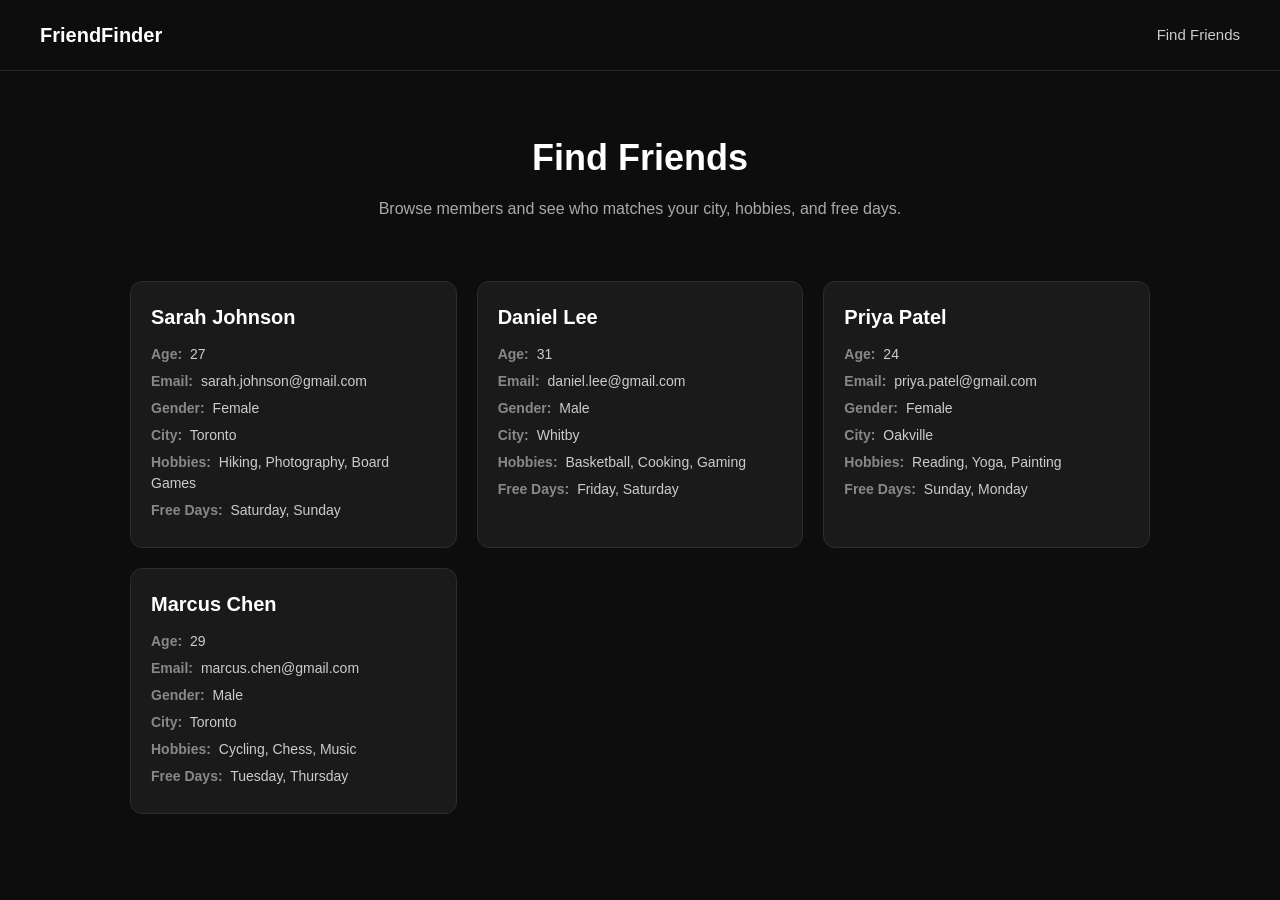
==== FriendFinder.html @ 4702cb73 "Add files via upload" ====
<!DOCTYPE html>
<html lang="en">
<head>
    <meta charset="UTF-8">
    <meta name="viewport" content="width=device-width, initial-scale=1.0">
    <title>FriendFinder</title>
    <link rel="stylesheet" href="styles.css">
</head>
<body>

    <header class="navbar">
        <div class="logo">FriendFinder</div>
        <nav>
            <ul>
                <li><a href="index.html">Find Friends</a></li>
            </ul>
        </nav>
    </header>

    <main>
        <section class="page-intro">
            <h1>Find Friends</h1>
            <p>Browse members and see who matches your city, hobbies, and free days.</p>
        </section>

        <section class="member-list">

            <!-- Member Card -->
            <article class="member-card">
                <h2 class="member-name">Sarah Johnson</h2>
                <ul class="member-details">
                    <li><span class="label">Age:</span> 27</li>
                    <li><span class="label">Email:</span> sarah.johnson@gmail.com</li>
                    <li><span class="label">Gender:</span> Female</li>
                    <li><span class="label">City:</span> Toronto</li>
                    <li><span class="label">Hobbies:</span> Hiking, Photography, Board Games</li>
                    <li><span class="label">Free Days:</span> Saturday, Sunday</li>
                </ul>
            </article>

            <!-- Member Card -->
            <article class="member-card">
                <h2 class="member-name">Daniel Lee</h2>
                <ul class="member-details">
                    <li><span class="label">Age:</span> 31</li>
                    <li><span class="label">Email:</span> daniel.lee@gmail.com</li>
                    <li><span class="label">Gender:</span> Male</li>
                    <li><span class="label">City:</span> Whitby</li>
                    <li><span class="label">Hobbies:</span> Basketball, Cooking, Gaming</li>
                    <li><span class="label">Free Days:</span> Friday, Saturday</li>
                </ul>
            </article>

            <!-- Member Card -->
            <article class="member-card">
                <h2 class="member-name">Priya Patel</h2>
                <ul class="member-details">
                    <li><span class="label">Age:</span> 24</li>
                    <li><span class="label">Email:</span> priya.patel@gmail.com</li>
                    <li><span class="label">Gender:</span> Female</li>
                    <li><span class="label">City:</span> Oakville</li>
                    <li><span class="label">Hobbies:</span> Reading, Yoga, Painting</li>
                    <li><span class="label">Free Days:</span> Sunday, Monday</li>
                </ul>
            </article>

            <!-- Member Card -->
            <article class="member-card">
                <h2 class="member-name">Marcus Chen</h2>
                <ul class="member-details">
                    <li><span class="label">Age:</span> 29</li>
                    <li><span class="label">Email:</span> marcus.chen@gmail.com</li>
                    <li><span class="label">Gender:</span> Male</li>
                    <li><span class="label">City:</span> Toronto</li>
                    <li><span class="label">Hobbies:</span> Cycling, Chess, Music</li>
                    <li><span class="label">Free Days:</span> Tuesday, Thursday</li>
                </ul>
            </article>

        </section>
    </main>

</body>
</html>
---- styles.css ----
* {
    margin: 0;
    padding: 0;
    box-sizing: border-box;
}

body {
    background-color: #0d0d0d;
    color: #ffffff;
    font-family: Arial, Helvetica, sans-serif;
    line-height: 1.5;
}

a {
    color: inherit;
    text-decoration: none;
}

.navbar {
    display: flex;
    justify-content: space-between;
    align-items: center;
    padding: 20px 40px;
    border-bottom: 1px solid #262626;
}

.logo {
    font-size: 20px;
    font-weight: bold;
}

.navbar nav ul {
    list-style: none;
    display: flex;
    gap: 24px;
}

.navbar nav ul li a {
    color: #cccccc;
    font-size: 15px;
}

.navbar nav ul li a:hover {
    color: #ffd1fa;
}

.page-intro {
    text-align: center;
    padding: 60px 20px 40px;
}

.page-intro h1 {
    font-size: 36px;
    margin-bottom: 12px;
}

.page-intro p {
    color: #aaaaaa;
    font-size: 16px;
}

.member-list {
    display: grid;
    grid-template-columns: repeat(auto-fit, minmax(260px, 1fr));
    gap: 20px;
    padding: 20px 40px 60px;
    max-width: 1100px;
    margin: 0 auto;
}

.member-card {
    background-color: #1a1a1a;
    border: 1px solid #2c2c2c;
    border-radius: 12px;
    padding: 20px;
}

.member-name {
    font-size: 20px;
    margin-bottom: 12px;
}

.member-details {
    list-style: none;
}

.member-details li {
    font-size: 14px;
    color: #cccccc;
    margin-bottom: 6px;
}

.label {
    color: #888888;
    font-weight: bold;
    margin-right: 4px;
}

@media (max-width: 600px) {
    .navbar {
        flex-direction: column;
        gap: 12px;
        text-align: center;
    }

    .page-intro h1 {
        font-size: 28px;
    }
}
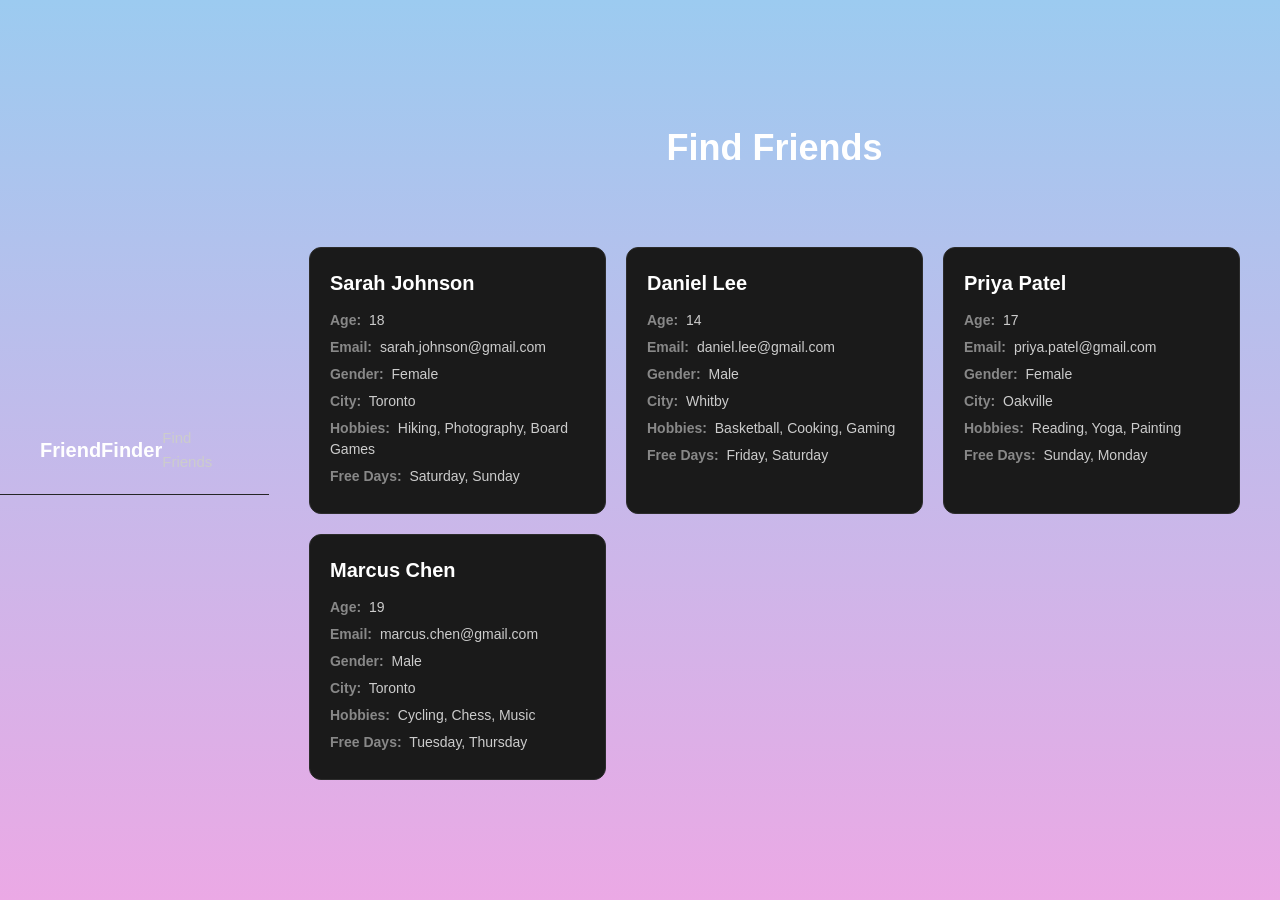
==== commit bdf6161c: "Add files via upload" ====
--- a/FriendFinder.html
+++ b/FriendFinder.html
@@ -5,6 +5,20 @@
     <meta name="viewport" content="width=device-width, initial-scale=1.0">
     <title>FriendFinder</title>
     <link rel="stylesheet" href="styles.css">
+    <title>JSON Gradient Background</title>
+    <style>
+        body {
+            margin: 0;
+            padding: 0;
+            height: 100vh;
+            display: flex;
+            justify-content: center;
+            align-items: center;
+            font-family: Arial, sans-serif;
+            color: white;
+            background-color: #333; 
+        }
+    </style>
 </head>
 <body>
 
@@ -20,7 +34,6 @@
     <main>
         <section class="page-intro">
             <h1>Find Friends</h1>
-            <p>Browse members and see who matches your city, hobbies, and free days.</p>
         </section>
 
         <section class="member-list">
@@ -29,7 +42,7 @@
             <article class="member-card">
                 <h2 class="member-name">Sarah Johnson</h2>
                 <ul class="member-details">
-                    <li><span class="label">Age:</span> 27</li>
+                    <li><span class="label">Age:</span> 18</li>
                     <li><span class="label">Email:</span> sarah.johnson@gmail.com</li>
                     <li><span class="label">Gender:</span> Female</li>
                     <li><span class="label">City:</span> Toronto</li>
@@ -42,7 +55,7 @@
             <article class="member-card">
                 <h2 class="member-name">Daniel Lee</h2>
                 <ul class="member-details">
-                    <li><span class="label">Age:</span> 31</li>
+                    <li><span class="label">Age:</span> 14</li>
                     <li><span class="label">Email:</span> daniel.lee@gmail.com</li>
                     <li><span class="label">Gender:</span> Male</li>
                     <li><span class="label">City:</span> Whitby</li>
@@ -55,7 +68,7 @@
             <article class="member-card">
                 <h2 class="member-name">Priya Patel</h2>
                 <ul class="member-details">
-                    <li><span class="label">Age:</span> 24</li>
+                    <li><span class="label">Age:</span> 17</li>
                     <li><span class="label">Email:</span> priya.patel@gmail.com</li>
                     <li><span class="label">Gender:</span> Female</li>
                     <li><span class="label">City:</span> Oakville</li>
@@ -68,7 +81,7 @@
             <article class="member-card">
                 <h2 class="member-name">Marcus Chen</h2>
                 <ul class="member-details">
-                    <li><span class="label">Age:</span> 29</li>
+                    <li><span class="label">Age:</span> 19</li>
                     <li><span class="label">Email:</span> marcus.chen@gmail.com</li>
                     <li><span class="label">Gender:</span> Male</li>
                     <li><span class="label">City:</span> Toronto</li>
@@ -79,6 +92,6 @@
 
         </section>
     </main>
-
+    <script src="background.json"></script>
 </body>
 </html>
--- a/styles.css
+++ b/styles.css
@@ -5,7 +5,7 @@
 }
 
 body {
-    background-color: #0d0d0d;
+    background:linear-gradient(#9ccbf0, #eba9e5);
     color: #ffffff;
     font-family: Arial, Helvetica, sans-serif;
     line-height: 1.5;
@@ -106,4 +106,6 @@
     .page-intro h1 {
         font-size: 28px;
     }
+
+
 }
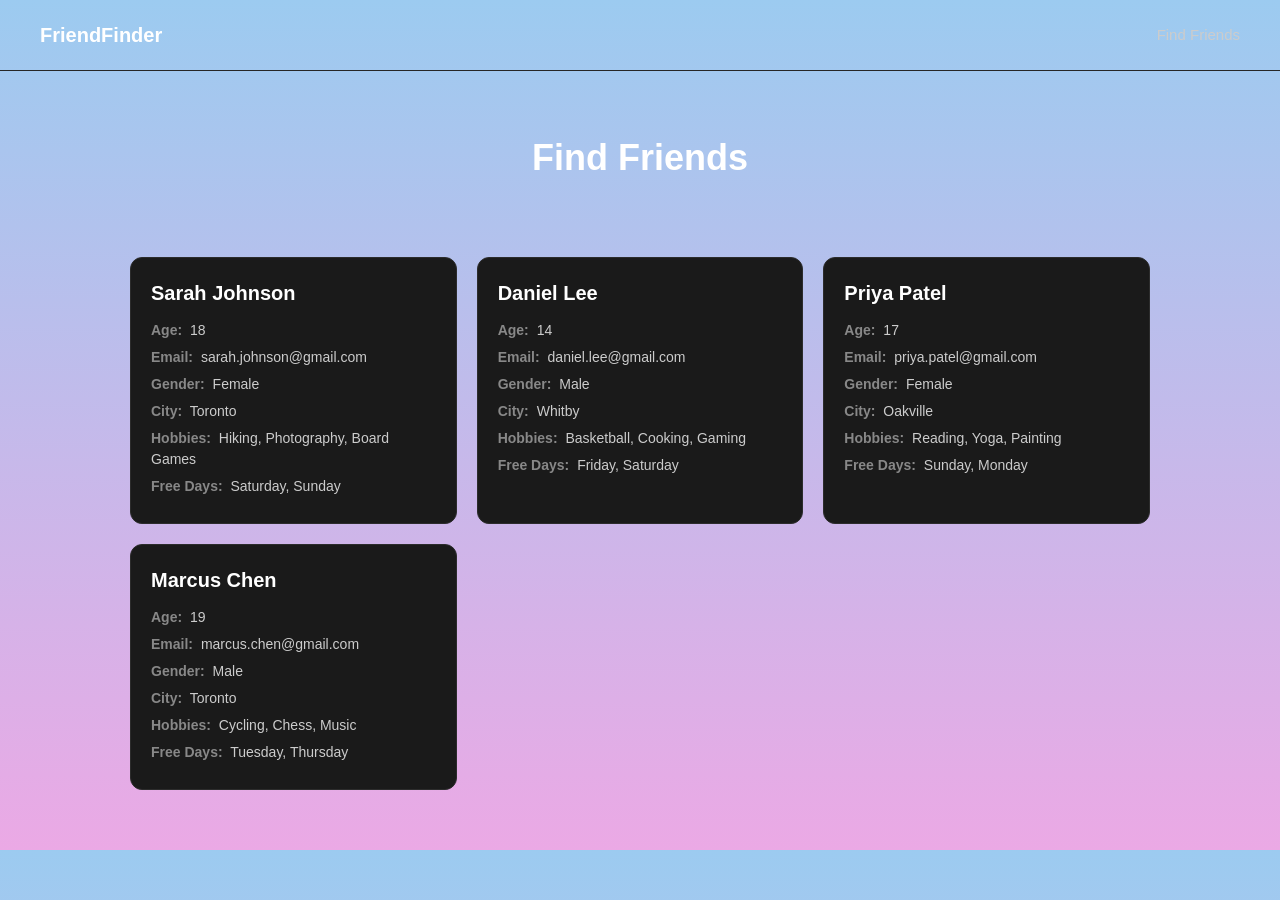
==== commit aa7dbb2a: "Add files via upload" ====
--- a/FriendFinder.html
+++ b/FriendFinder.html
@@ -5,20 +5,6 @@
     <meta name="viewport" content="width=device-width, initial-scale=1.0">
     <title>FriendFinder</title>
     <link rel="stylesheet" href="styles.css">
-    <title>JSON Gradient Background</title>
-    <style>
-        body {
-            margin: 0;
-            padding: 0;
-            height: 100vh;
-            display: flex;
-            justify-content: center;
-            align-items: center;
-            font-family: Arial, sans-serif;
-            color: white;
-            background-color: #333; 
-        }
-    </style>
 </head>
 <body>
 
@@ -92,6 +78,5 @@
 
         </section>
     </main>
-    <script src="background.json"></script>
 </body>
 </html>
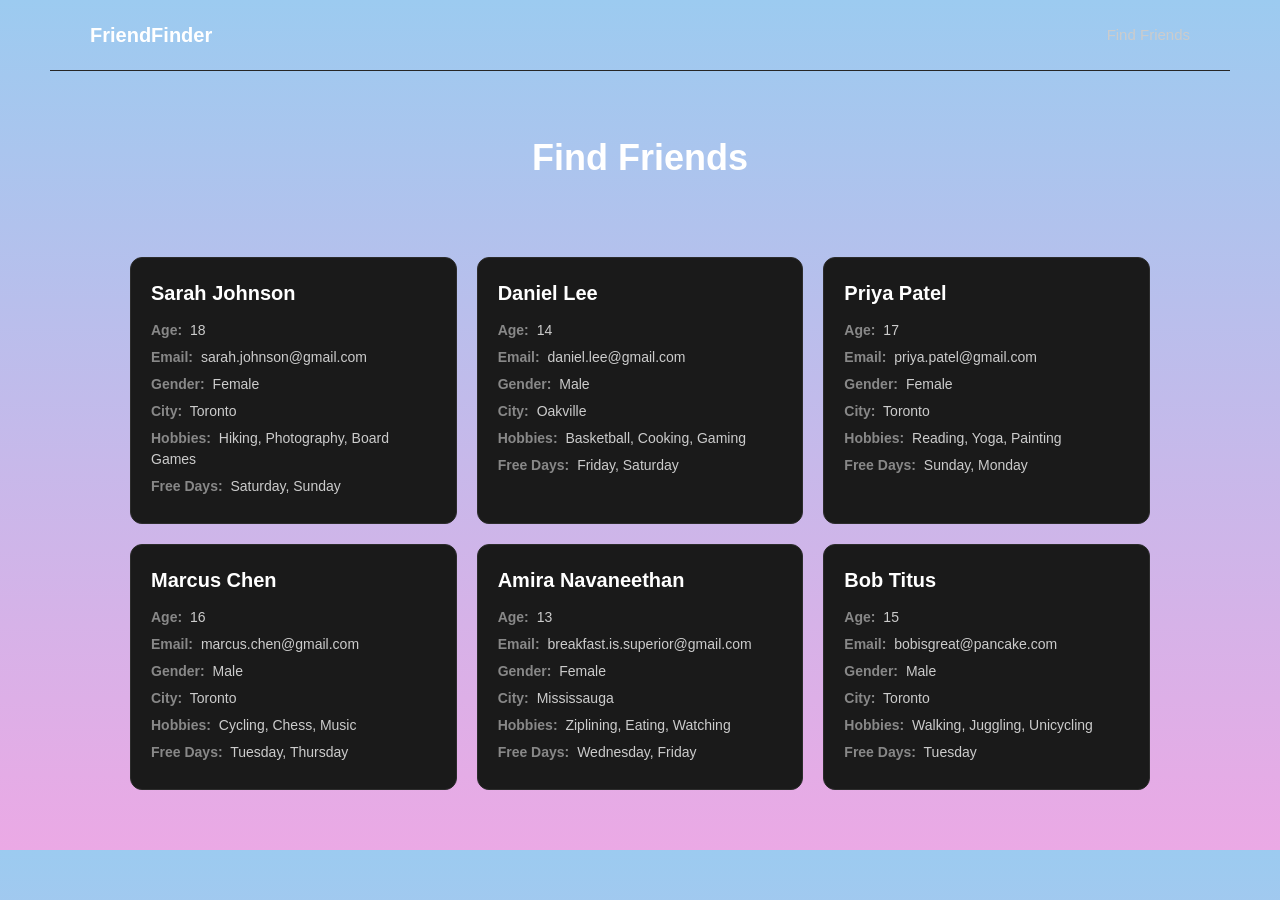
==== commit 09bd9b5a: "Add files via upload" ====
--- a/FriendFinder.html
+++ b/FriendFinder.html
@@ -4,10 +4,12 @@
     <meta charset="UTF-8">
     <meta name="viewport" content="width=device-width, initial-scale=1.0">
     <title>FriendFinder</title>
-    <link rel="stylesheet" href="styles.css">
+    <link rel="javascript" href="js/app.js">
+    <link rel="javascript" href="js/database.js">
+    <link rel="stylesheet" href="css/styles.css">
 </head>
 <body>
-
+    <p id="displayAge"></p>
     <header class="navbar">
         <div class="logo">FriendFinder</div>
         <nav>
@@ -23,8 +25,6 @@
         </section>
 
         <section class="member-list">
-
-            <!-- Member Card -->
             <article class="member-card">
                 <h2 class="member-name">Sarah Johnson</h2>
                 <ul class="member-details">
@@ -36,38 +36,32 @@
                     <li><span class="label">Free Days:</span> Saturday, Sunday</li>
                 </ul>
             </article>
-
-            <!-- Member Card -->
             <article class="member-card">
                 <h2 class="member-name">Daniel Lee</h2>
                 <ul class="member-details">
                     <li><span class="label">Age:</span> 14</li>
                     <li><span class="label">Email:</span> daniel.lee@gmail.com</li>
                     <li><span class="label">Gender:</span> Male</li>
-                    <li><span class="label">City:</span> Whitby</li>
+                    <li><span class="label">City:</span> Oakville</li>
                     <li><span class="label">Hobbies:</span> Basketball, Cooking, Gaming</li>
                     <li><span class="label">Free Days:</span> Friday, Saturday</li>
                 </ul>
             </article>
-
-            <!-- Member Card -->
             <article class="member-card">
                 <h2 class="member-name">Priya Patel</h2>
                 <ul class="member-details">
                     <li><span class="label">Age:</span> 17</li>
                     <li><span class="label">Email:</span> priya.patel@gmail.com</li>
                     <li><span class="label">Gender:</span> Female</li>
-                    <li><span class="label">City:</span> Oakville</li>
+                    <li><span class="label">City:</span> Toronto</li>
                     <li><span class="label">Hobbies:</span> Reading, Yoga, Painting</li>
                     <li><span class="label">Free Days:</span> Sunday, Monday</li>
                 </ul>
             </article>
-
-            <!-- Member Card -->
             <article class="member-card">
                 <h2 class="member-name">Marcus Chen</h2>
                 <ul class="member-details">
-                    <li><span class="label">Age:</span> 19</li>
+                    <li><span class="label">Age:</span> 16</li>
                     <li><span class="label">Email:</span> marcus.chen@gmail.com</li>
                     <li><span class="label">Gender:</span> Male</li>
                     <li><span class="label">City:</span> Toronto</li>
@@ -75,8 +69,115 @@
                     <li><span class="label">Free Days:</span> Tuesday, Thursday</li>
                 </ul>
             </article>
-
+            <article class="member-card">
+                <h2 class="member-name">Amira Navaneethan</h2>
+                <ul class="member-details">
+                    <li><span class="label">Age:</span> 13</li>
+                    <li><span class="label">Email:</span> breakfast.is.superior@gmail.com</li>
+                    <li><span class="label">Gender:</span> Female</li>
+                    <li><span class="label">City:</span> Mississauga</li>
+                    <li><span class="label">Hobbies:</span> Ziplining, Eating, Watching</li>
+                    <li><span class="label">Free Days:</span> Wednesday, Friday</li>
+                </ul>
+            </article>
+            <article class="member-card">
+                <h2 class="member-name">Bob Titus</h2>
+                <ul class="member-details">
+                    <li><span class="label">Age:</span> 15</li>
+                    <li><span class="label">Email:</span> bobisgreat@pancake.com</li>
+                    <li><span class="label">Gender:</span> Male</li>
+                    <li><span class="label">City:</span> Toronto</li>
+                    <li><span class="label">Hobbies:</span> Walking, Juggling, Unicycling</li>
+                    <li><span class="label">Free Days:</span> Tuesday</li>
+                </ul>
+            </article>
         </section>
     </main>
+    <script>
+        const  age = localStorage.getItem("age");
+        const friends = [
+    {
+        name: "Sarah Johnson",
+        age: 18,
+        gender: "Female",
+        email: "sarah.johnson@gmail.com",
+        city: "Toronto",
+        hobbies: ["Hiking", "Photography", "Board Games"],
+        freeDays: ["Saturday", "Sunday"]
+
+    },
+
+    {
+        name: "Daniel Lee",
+        age: 14,
+        gender: "Male",
+        email: "daniel.lee@gmail.com",
+        city: "Oakville",
+        hobbies: ["Basketball", "Cooking", "Gaming"],
+        freeDays: ["Friday", "Saturday"]
+
+    },
+
+    {
+        name: "Priya Patel",
+        age: 17,
+        gender: "Female",
+        email: "priya.patel@gmail.com",
+        city: "Toronto",
+        hobbies: ["Reading", "Yoga", "Painting"],
+        freeDays: ["Sunday", "Monday"]
+    },
+
+    {
+        name: "Marcus Chen",
+        age: 16,
+        gender: "Male", 
+        email: "marcus.chen@gmail.com",
+        city: "Toronto",
+        hobbies: ["Cycling", "Chess", "Music"],
+        freeDays: ["Tuesday", "Thursday"]
+    },
+
+    {
+        name: "Amira Navaneethan",
+        age: 13,
+        gender: "Female",
+        email: "breakfast.is.superior@gmail.com",
+        city: "Mississauga",
+        hobbies: ["Ziplining", "Eating", "Watching"],
+        freeDays: ["Wednesday", "Friday"]
+    },
+
+    {
+        name: "Bob Titus",
+        age: 15,
+        gender: "Male",
+        email: "bobisgreat@pancake.com",
+        city: "Toronto",
+        hobbies: ["Walking", "Juggling", "Unicycling"],
+        freeDays: ["Tuesday"]
+    }
+]
+       
+for (let friend of friends) {
+    if (friend.age == age) {
+
+            document.getElementById("match").innerHTML = 
+                <article class="member-card">
+                    <h2 class="member-name">Amira Navaneethan</h2>
+                    <ul class="member-details">
+                        <li><span class="label">Age:</span> ${friend.age}</li>
+                        <li><span class="label">Email:</span> ${friend.email}</li>
+                        <li><span class="label">Gender:</span> ${friend.gender}</li>
+                        <li><span class="label">City:</span> ${friend.city}</li>
+                        <li><span class="label">Hobbies:</span> ${friend.hobbies}</li>
+                        <li><span class="label">Free Days:</span> ${friend.freeDays}</li>
+                    </ul>
+                </article>
+            ;
+        }
+        document.getElementById("displayAge").textContent = age;
+    }
+    </script>
 </body>
 </html>
--- a/css/styles.css
+++ b/css/styles.css
@@ -0,0 +1,176 @@
+* {
+    margin: 0;
+    box-sizing: border-box;
+}
+
+img {
+    width: 500px;
+    height: 300px;
+    border: 5px solid white;
+}
+
+body {
+    background-color: #0d0d0d;
+    color: #ffffff;
+    font-family: Arial, Helvetica, sans-serif;
+    line-height: 1.5;
+    padding: 0 50px;
+}
+
+hr {
+	background-color: white;
+	border: none;
+	height: 4px;
+}
+
+.info-group {
+    display: flex;
+    gap: 50px;
+    width: 400px;
+    flex: 1;
+    height: 30px;
+}
+
+.img-group {
+    display: flex;
+    gap: 50px;
+}
+
+.days-group {
+    display: flex;
+    gap: 25px;
+    flex-wrap: wrap;
+}
+
+a {
+    color: inherit;
+    text-decoration: none;
+}
+
+.navbar {
+    display: flex;
+    align-items: center;
+    padding: 20px 40px;
+    border-bottom: 1px solid #262626;
+}
+
+.head-group {
+    padding: 10px 40px;
+}
+
+.list-group {
+    display: flex;
+    gap: 100px;
+}
+
+* {
+    margin: 0;
+    padding: 0;
+    box-sizing: border-box;
+}
+
+body {
+    background:linear-gradient(#9ccbf0, #eba9e5);
+    color: #ffffff;
+    font-family: Arial, Helvetica, sans-serif;
+    line-height: 1.5;
+}
+
+a {
+    color: inherit;
+    text-decoration: none;
+}
+
+.navbar {
+    display: flex;
+    justify-content: space-between;
+    align-items: center;
+    padding: 20px 40px;
+    border-bottom: 1px solid #262626;
+}
+
+.logo {
+    font-size: 20px;
+    font-weight: bold;
+}
+
+.navbar nav ul {
+    list-style: none;
+    display: flex;
+    gap: 24px;
+}
+
+.navbar nav ul li a {
+    color: #cccccc;
+    font-size: 15px;
+}
+
+.navbar nav ul li a:hover {
+    color: #ffd1fa;
+}
+
+.page-intro {
+    text-align: center;
+    padding: 60px 20px 40px;
+}
+
+.page-intro h1 {
+    font-size: 36px;
+    margin-bottom: 12px;
+}
+
+.page-intro p {
+    color: #aaaaaa;
+    font-size: 16px;
+}
+
+.member-list {
+    display: grid;
+    grid-template-columns: repeat(auto-fit, minmax(260px, 1fr));
+    gap: 20px;
+    padding: 20px 40px 60px;
+    max-width: 1100px;
+    margin: 0 auto;
+}
+
+.member-card {
+    background-color: #1a1a1a;
+    border: 1px solid #2c2c2c;
+    border-radius: 12px;
+    padding: 20px;
+}
+
+.member-name {
+    font-size: 20px;
+    margin-bottom: 12px;
+}
+
+.member-details {
+    list-style: none;
+}
+
+.member-details li {
+    font-size: 14px;
+    color: #cccccc;
+    margin-bottom: 6px;
+}
+
+.label {
+    color: #888888;
+    font-weight: bold;
+    margin-right: 4px;
+}
+
+@media (max-width: 600px) {
+    .navbar {
+        flex-direction: column;
+        gap: 12px;
+        text-align: center;
+    }
+
+    .page-intro h1 {
+        font-size: 28px;
+    }
+
+
+}
